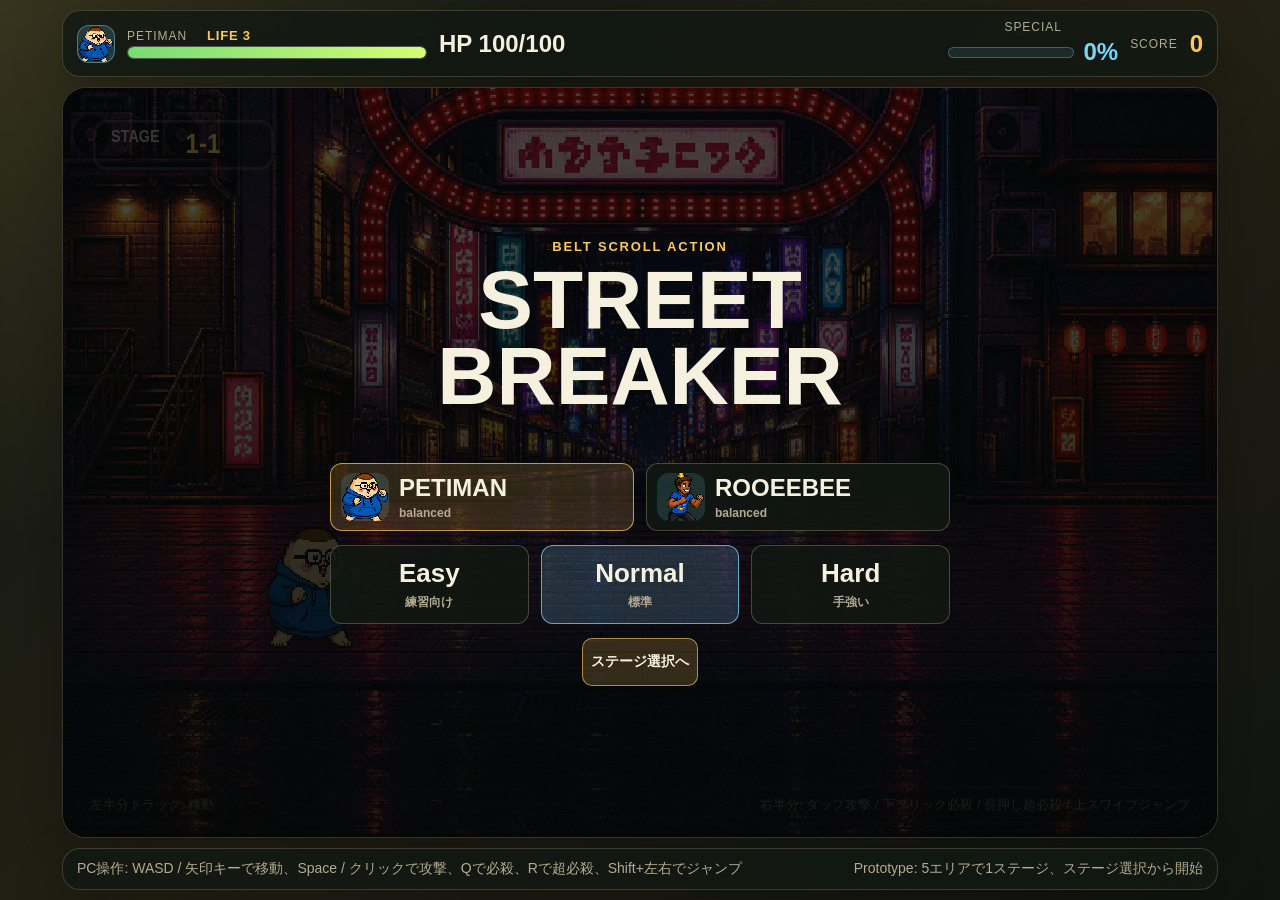
==== index.html @ 36b575e6 "Add stage two backgrounds" ====
<!doctype html>
<html lang="ja">
  <head>
    <meta charset="utf-8" />
    <meta
      name="viewport"
      content="width=device-width, initial-scale=1, maximum-scale=1, user-scalable=no, viewport-fit=cover"
    />
    <link rel="icon" href="data:," />
    <title>ベルトスクロールアクションメーカー Prototype</title>
    <link rel="stylesheet" href="style.css?v=97" />
  </head>
  <body>
    <main class="game-shell" aria-label="ベルトスクロールアクションゲーム">
      <header class="hud hud-top">
        <div class="player-card">
          <span id="playerAvatar" class="avatar" aria-hidden="true"></span>
          <div>
            <div class="player-meta">
              <p id="playerNameLabel" class="label">PETIMAN</p>
              <strong id="lifeText" class="life-text">LIFE 3</strong>
            </div>
            <div class="meter" aria-label="プレイヤーHP">
              <span id="hpBar"></span>
            </div>
          </div>
          <strong id="hpText">HP 100/100</strong>
        </div>
        <button id="specialButton" class="special-card" type="button" aria-label="超必殺技ゲージ">
          <span class="label">Special</span>
          <span class="special-meter">
            <span id="specialBar"></span>
          </span>
          <strong id="specialText">0%</strong>
        </button>
        <div class="score-card">
          <span class="label">Score</span>
          <strong id="scoreText">0</strong>
        </div>
      </header>

      <section class="playfield-wrap">
        <canvas id="gameCanvas" width="960" height="540" aria-label="ゲーム画面"></canvas>
        <div class="touch-help left">左半分ドラッグ: 移動</div>
        <div class="touch-help right">右半分: タップ攻撃 / 下フリック必殺 / 長押し超必殺 / 上スワイプジャンプ</div>
        <div id="message" class="message" aria-live="polite"></div>
        <div id="titleOverlay" class="title-overlay" aria-live="polite">
          <div class="title-panel">
            <p class="title-kicker">Belt Scroll Action</p>
            <h1>STREET BREAKER</h1>
            <p id="titleNotice" class="title-notice"></p>
            <div id="titleSetupPanel">
              <div id="characterActions" class="character-actions" aria-label="キャラクター選択"></div>
              <div class="difficulty-actions" aria-label="難易度選択">
                <button class="difficulty-button" type="button" data-difficulty="easy">
                  <span>Easy</span>
                  <small>練習向け</small>
                </button>
                <button class="difficulty-button is-selected" type="button" data-difficulty="normal">
                  <span>Normal</span>
                  <small>標準</small>
                </button>
                <button class="difficulty-button" type="button" data-difficulty="hard">
                  <span>Hard</span>
                  <small>手強い</small>
                </button>
              </div>
              <div class="title-nav-actions">
                <button id="stageSelectButton" class="start-button primary" type="button">ステージ選択へ</button>
              </div>
            </div>
            <div id="stageSelectPanel" class="stage-select-panel" hidden>
              <div class="stage-select-header">
                <strong>Stage Select</strong>
                <small>ステージ6はステージ1〜5クリア後に解放</small>
              </div>
              <div id="debugStartActions" class="debug-start-actions" aria-label="ステージ選択"></div>
              <div class="title-nav-actions">
                <button id="titleBackButton" class="start-button" type="button">戻る</button>
              </div>
            </div>
          </div>
        </div>
        <div id="continueOverlay" class="continue-overlay" aria-live="assertive" hidden>
          <div class="continue-count" id="continueCount">10</div>
          <div class="continue-title">CONTINUE?</div>
          <div class="continue-actions">
            <button id="continueButton" type="button">Continue</button>
            <button id="giveUpButton" type="button">Give Up</button>
          </div>
        </div>
      </section>

      <footer class="hud hud-bottom">
        <p>PC操作: WASD / 矢印キーで移動、Space / クリックで攻撃、Qで必殺、Rで超必殺、Shift+左右でジャンプ</p>
        <p>Prototype: 5エリアで1ステージ、ステージ選択から開始</p>
      </footer>
    </main>

    <script src="main.js?v=97"></script>
  </body>
</html>
---- style.css ----
:root {
  --bg: #151713;
  --panel: rgba(18, 25, 19, 0.82);
  --panel-strong: rgba(10, 14, 11, 0.92);
  --text: #f6f0df;
  --muted: #b5aa90;
  --line: rgba(255, 232, 180, 0.18);
  --hp: #77df74;
  --hp-danger: #ff5b4a;
  --gold: #ffc857;
  --player: #79d7ff;
  --enemy: #ff8068;
}

* {
  box-sizing: border-box;
}

html,
body {
  width: 100%;
  min-height: 100%;
  margin: 0;
  background:
    radial-gradient(circle at top left, rgba(255, 200, 87, 0.16), transparent 34rem),
    linear-gradient(140deg, #101713 0%, #242114 52%, #111411 100%);
  color: var(--text);
  font-family: "Trebuchet MS", "Hiragino Sans", "Yu Gothic", sans-serif;
  overflow: hidden;
}

body {
  min-height: 100svh;
  touch-action: none;
  overscroll-behavior: none;
  -webkit-text-size-adjust: 100%;
  -webkit-touch-callout: none;
  -webkit-user-select: none;
  user-select: none;
}

.game-shell {
  display: grid;
  grid-template-rows: auto 1fr auto;
  gap: 10px;
  width: min(100vw, 1180px);
  height: 100svh;
  margin: 0 auto;
  padding: max(10px, env(safe-area-inset-top)) max(12px, env(safe-area-inset-right))
    max(10px, env(safe-area-inset-bottom)) max(12px, env(safe-area-inset-left));
}

.hud {
  display: flex;
  align-items: center;
  justify-content: space-between;
  gap: 12px;
  min-height: 54px;
  padding: 10px 14px;
  border: 1px solid var(--line);
  border-radius: 18px;
  background: var(--panel);
  box-shadow: 0 18px 50px rgba(0, 0, 0, 0.26);
  backdrop-filter: blur(12px);
}

.hud-bottom {
  min-height: 42px;
  color: var(--muted);
  font-size: clamp(11px, 1.7vw, 14px);
}

.hud-top {
  display: grid;
  grid-template-columns: minmax(0, 1fr) auto auto;
}

.hud-bottom p {
  margin: 0;
}

.player-card,
.score-card,
.special-card {
  display: flex;
  align-items: center;
  gap: 12px;
}

.player-card {
  min-width: 0;
}

.player-card > div {
  min-width: 0;
}

.score-card,
#hpText {
  white-space: nowrap;
}

.special-card {
  display: grid;
  grid-template-columns: minmax(0, 1fr) auto;
  width: clamp(118px, 17vw, 170px);
  gap: 5px 8px;
  padding: 0;
  border: 0;
  background: transparent;
  color: inherit;
  font: inherit;
  cursor: pointer;
}

.special-card .label {
  grid-column: 1 / -1;
}

.special-card.is-ready #specialText {
  color: var(--gold);
}

.special-card.is-ready .special-meter {
  border-color: rgba(255, 200, 87, 0.68);
  box-shadow: 0 0 18px rgba(255, 200, 87, 0.18);
}

.avatar {
  display: grid;
  place-items: center;
  width: 38px;
  height: 38px;
  border-radius: 12px;
  overflow: hidden;
  border: 1px solid rgba(121, 215, 255, 0.42);
  background: rgba(121, 215, 255, 0.16);
  color: #08222e;
  font-weight: 900;
}

.avatar img {
  width: 100%;
  height: 100%;
  object-fit: cover;
  object-position: 50% 18%;
  image-rendering: pixelated;
}

.player-meta {
  display: flex;
  align-items: baseline;
  gap: 20px;
  margin-bottom: 4px;
}

.label {
  margin: 0;
  color: var(--muted);
  font-size: 12px;
  line-height: 1;
  text-transform: uppercase;
  letter-spacing: 0.08em;
}

.life-text {
  color: var(--gold);
  font-size: 13px;
  line-height: 1;
  letter-spacing: 0.06em;
}

.meter {
  width: clamp(150px, 30vw, 300px);
  height: 13px;
  overflow: hidden;
  border: 1px solid rgba(255, 255, 255, 0.18);
  border-radius: 999px;
  background: rgba(255, 255, 255, 0.1);
}

.meter span {
  display: block;
  width: 100%;
  height: 100%;
  border-radius: inherit;
  background: linear-gradient(90deg, var(--hp), #d7ff77);
  transition: width 120ms linear, background-color 120ms linear;
}

.special-meter {
  display: block;
  width: 100%;
  height: 11px;
  overflow: hidden;
  border: 1px solid rgba(121, 215, 255, 0.32);
  border-radius: 999px;
  background: rgba(121, 215, 255, 0.1);
}

.special-meter span {
  display: block;
  width: 0;
  height: 100%;
  border-radius: inherit;
  background: linear-gradient(90deg, #79d7ff, #ffc857);
  transition: width 140ms linear;
}

#hpText,
#scoreText,
#specialText {
  font-size: clamp(16px, 2.5vw, 24px);
}

#scoreText {
  color: var(--gold);
}

#specialText {
  color: #79d7ff;
  min-width: 36px;
  text-align: right;
}

.playfield-wrap {
  position: relative;
  min-height: 0;
  overflow: hidden;
  border: 1px solid var(--line);
  border-radius: 24px;
  background: var(--panel-strong);
  box-shadow: inset 0 0 80px rgba(0, 0, 0, 0.36), 0 24px 70px rgba(0, 0, 0, 0.28);
}

#gameCanvas {
  display: block;
  width: 100%;
  height: 100%;
  touch-action: none;
  -webkit-user-select: none;
  -webkit-touch-callout: none;
  user-select: none;
  cursor: crosshair;
}

.touch-help {
  position: absolute;
  bottom: 14px;
  padding: 8px 12px;
  border: 1px solid rgba(255, 255, 255, 0.12);
  border-radius: 999px;
  background: rgba(0, 0, 0, 0.28);
  color: rgba(246, 240, 223, 0.68);
  font-size: clamp(10px, 1.8vw, 13px);
  pointer-events: none;
}

.touch-help.left {
  left: 14px;
}

.touch-help.right {
  right: 14px;
}

.message {
  position: absolute;
  top: 50%;
  left: 50%;
  min-width: min(70vw, 430px);
  padding: 18px 22px;
  border: 1px solid rgba(255, 200, 87, 0.28);
  border-radius: 20px;
  background: rgba(10, 14, 11, 0.84);
  color: var(--text);
  font-size: clamp(18px, 4vw, 34px);
  font-weight: 900;
  text-align: center;
  transform: translate(-50%, -50%) scale(0.96);
  opacity: 0;
  pointer-events: none;
  transition: opacity 160ms ease, transform 160ms ease;
}

.message.is-visible {
  opacity: 1;
  transform: translate(-50%, -50%) scale(1);
}

.title-overlay {
  position: absolute;
  inset: 0;
  z-index: 4;
  display: grid;
  place-items: center;
  padding: 22px;
  background: linear-gradient(180deg, rgba(5, 8, 7, 0.72), rgba(5, 8, 7, 0.88));
  color: var(--text);
  text-align: center;
}

.title-overlay[hidden] {
  display: none;
}

.title-panel {
  width: min(92vw, 620px);
}

.title-kicker {
  margin: 0 0 8px;
  color: var(--gold);
  font-size: 13px;
  font-weight: 900;
  letter-spacing: 0.14em;
  text-transform: uppercase;
}

.title-panel h1 {
  margin: 0 0 16px;
  color: #f6f0df;
  font-size: clamp(42px, 8vw, 82px);
  line-height: 0.92;
}

.title-notice {
  min-height: 20px;
  margin: 0 0 14px;
  color: var(--gold);
  font-size: 14px;
  font-weight: 900;
}

.character-actions {
  display: grid;
  grid-template-columns: repeat(2, minmax(0, 1fr));
  gap: 12px;
  margin-bottom: 14px;
}

.character-button {
  display: grid;
  grid-template-columns: 48px minmax(0, 1fr);
  align-items: center;
  gap: 10px;
  min-height: 66px;
  padding: 9px 10px;
  border: 1px solid rgba(255, 232, 180, 0.24);
  border-radius: 12px;
  background: rgba(18, 25, 19, 0.88);
  color: var(--text);
  font: inherit;
  font-weight: 900;
  text-align: left;
  cursor: pointer;
}

.character-button img {
  width: 48px;
  height: 48px;
  overflow: hidden;
  border-radius: 12px;
  object-fit: cover;
  object-position: 50% 18%;
  image-rendering: pixelated;
  background: rgba(121, 215, 255, 0.14);
}

.character-button span,
.character-button small {
  display: block;
}

.character-button span {
  font-size: clamp(17px, 2.7vw, 24px);
}

.character-button small {
  margin-top: 4px;
  color: var(--muted);
  font-size: 12px;
}

.character-button.is-selected {
  border-color: rgba(255, 200, 87, 0.72);
  background: rgba(255, 200, 87, 0.16);
}

.difficulty-actions {
  display: grid;
  grid-template-columns: repeat(3, minmax(0, 1fr));
  gap: 12px;
}

.difficulty-button {
  min-height: 76px;
  padding: 12px 10px;
  border: 1px solid rgba(255, 232, 180, 0.24);
  border-radius: 12px;
  background: rgba(18, 25, 19, 0.88);
  color: var(--text);
  font: inherit;
  font-weight: 900;
  cursor: pointer;
}

.difficulty-button span,
.difficulty-button small {
  display: block;
}

.difficulty-button span {
  font-size: clamp(18px, 3vw, 26px);
}

.difficulty-button small {
  margin-top: 5px;
  color: var(--muted);
  font-size: 12px;
}

.difficulty-button.is-selected {
  border-color: rgba(121, 215, 255, 0.72);
  background: rgba(121, 215, 255, 0.18);
}

.title-nav-actions {
  display: flex;
  justify-content: center;
  gap: 10px;
  margin-top: 14px;
}

.stage-select-panel[hidden] {
  display: none;
}

.stage-select-header {
  display: grid;
  gap: 4px;
  margin-bottom: 12px;
}

.stage-select-header strong {
  color: var(--gold);
  font-size: clamp(22px, 4vw, 34px);
  line-height: 1;
}

.stage-select-header small {
  color: var(--muted);
  font-size: 13px;
}

.debug-start-actions {
  display: grid;
  grid-template-columns: repeat(3, minmax(0, 1fr));
  gap: 10px;
  margin-top: 14px;
}

.start-button {
  min-height: 48px;
  padding: 10px 8px;
  border: 1px solid rgba(255, 232, 180, 0.22);
  border-radius: 10px;
  background: rgba(10, 14, 11, 0.78);
  color: var(--text);
  font: inherit;
  font-size: 14px;
  font-weight: 900;
  cursor: pointer;
}

.start-button.primary {
  border-color: rgba(255, 200, 87, 0.62);
  background: rgba(255, 200, 87, 0.18);
}

.start-button.is-complete {
  border-color: rgba(119, 223, 116, 0.62);
  background: rgba(119, 223, 116, 0.14);
}

.start-button.is-locked {
  color: rgba(246, 240, 223, 0.42);
  cursor: not-allowed;
  opacity: 0.68;
}

.start-button small {
  display: block;
  margin-top: 3px;
  color: var(--muted);
  font-size: 11px;
}

.continue-overlay {
  position: absolute;
  inset: 0;
  z-index: 3;
  display: grid;
  place-items: center;
  align-content: center;
  gap: 14px;
  background: rgba(5, 8, 7, 0.72);
  color: var(--text);
  text-align: center;
}

.continue-overlay[hidden] {
  display: none;
}

.continue-count {
  color: var(--gold);
  font-size: clamp(56px, 12vw, 112px);
  font-weight: 900;
  line-height: 0.9;
}

.continue-title {
  font-size: clamp(24px, 5vw, 46px);
  font-weight: 900;
}

.continue-actions {
  display: flex;
  gap: 14px;
}

.continue-actions button {
  min-width: 126px;
  padding: 12px 18px;
  border: 1px solid rgba(255, 232, 180, 0.28);
  border-radius: 12px;
  background: rgba(18, 25, 19, 0.92);
  color: var(--text);
  font: inherit;
  font-size: 16px;
  font-weight: 900;
}

.continue-actions button:first-child {
  background: rgba(121, 215, 255, 0.22);
  border-color: rgba(121, 215, 255, 0.55);
}

@media (orientation: portrait) {
  .game-shell::before {
    content: "スマホでは横向きにすると遊びやすいです";
    position: fixed;
    inset: 0;
    z-index: 5;
    display: grid;
    place-items: center;
    padding: 28px;
    background: rgba(8, 10, 8, 0.92);
    color: var(--text);
    font-size: 22px;
    text-align: center;
  }
}

@media (max-height: 520px) {
  .game-shell {
    gap: 6px;
    padding-top: 6px;
    padding-bottom: 6px;
  }

  .hud {
    min-height: 42px;
    padding: 6px 10px;
    border-radius: 14px;
  }

  .hud-bottom {
    display: none;
  }

  .avatar {
    width: 30px;
    height: 30px;
  }

  .title-panel h1 {
    margin-bottom: 14px;
  }

  .difficulty-actions {
    gap: 8px;
  }

  .difficulty-button {
    min-height: 58px;
    padding: 8px;
  }

  .debug-start-actions {
    grid-template-columns: repeat(6, minmax(0, 1fr));
    gap: 6px;
    margin-top: 8px;
  }

  .start-button {
    min-height: 40px;
    padding: 7px 5px;
    font-size: 12px;
  }
}
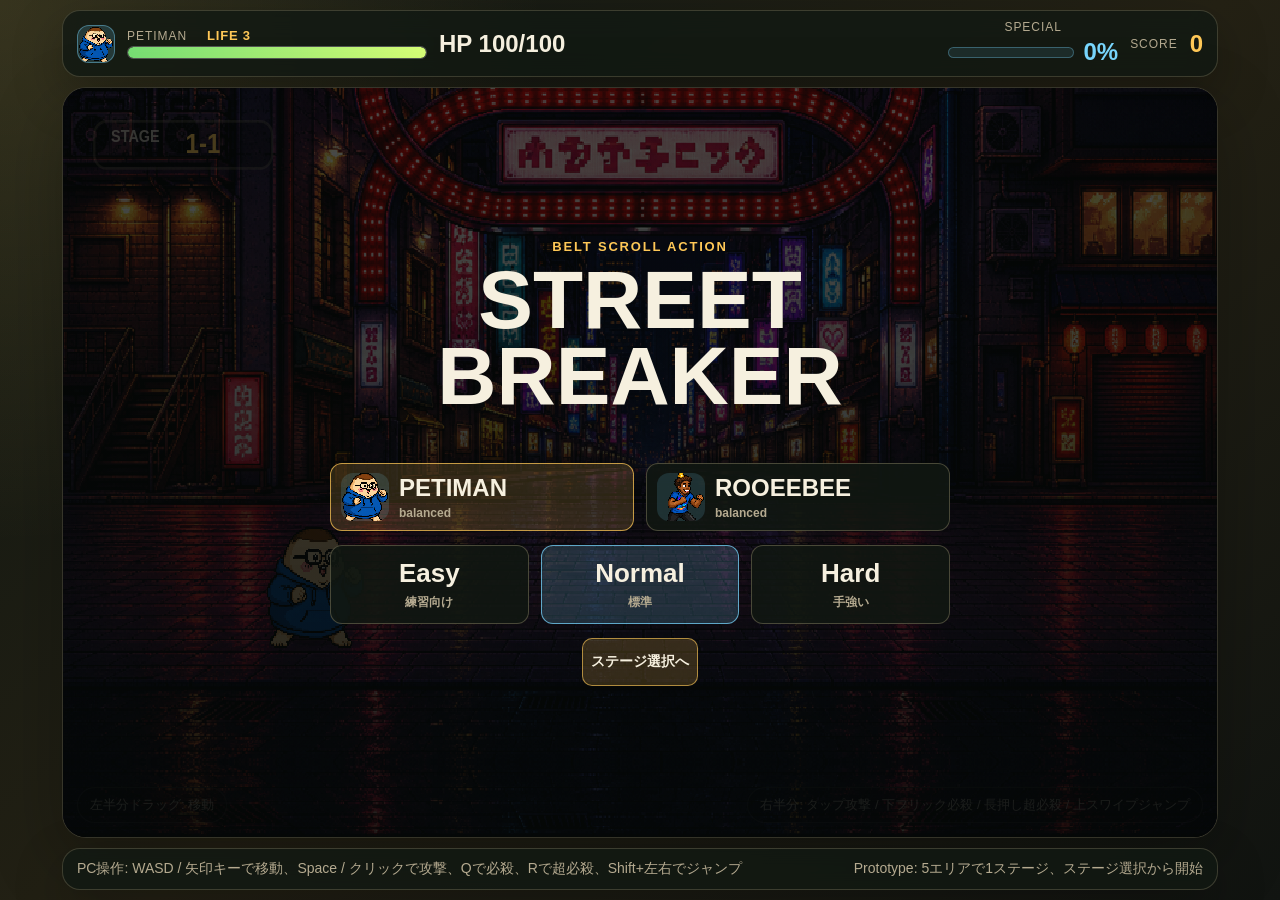
==== commit 24f9b93f: "Add stage three backgrounds" ====
--- a/index.html
+++ b/index.html
@@ -8,7 +8,7 @@
     />
     <link rel="icon" href="data:," />
     <title>ベルトスクロールアクションメーカー Prototype</title>
-    <link rel="stylesheet" href="style.css?v=97" />
+    <link rel="stylesheet" href="style.css?v=99" />
   </head>
   <body>
     <main class="game-shell" aria-label="ベルトスクロールアクションゲーム">
@@ -97,6 +97,6 @@
       </footer>
     </main>
 
-    <script src="main.js?v=97"></script>
+    <script src="main.js?v=99"></script>
   </body>
 </html>
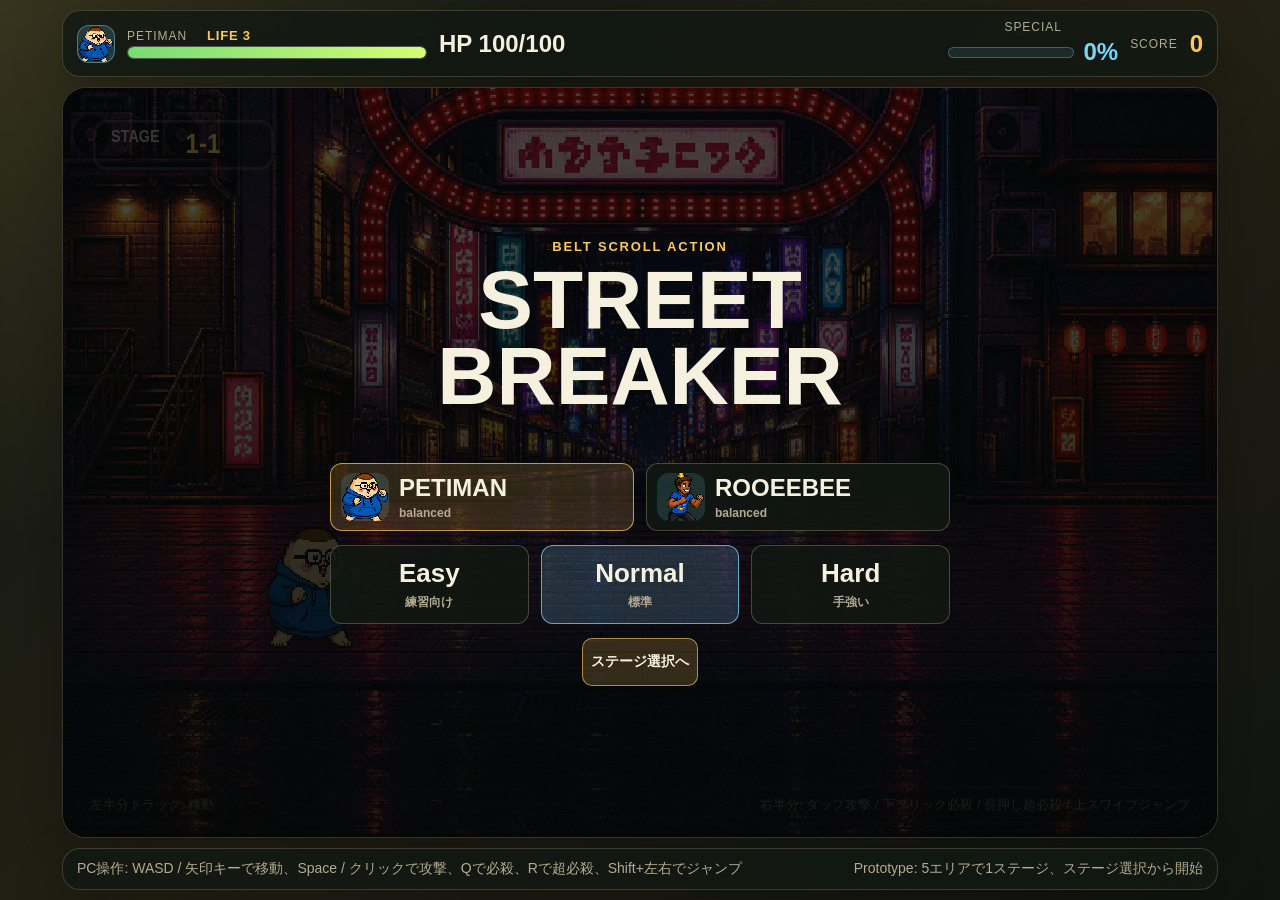
==== commit c73e7ed7: "Add stage four backgrounds" ====
--- a/index.html
+++ b/index.html
@@ -8,7 +8,7 @@
     />
     <link rel="icon" href="data:," />
     <title>ベルトスクロールアクションメーカー Prototype</title>
-    <link rel="stylesheet" href="style.css?v=99" />
+    <link rel="stylesheet" href="style.css?v=100" />
   </head>
   <body>
     <main class="game-shell" aria-label="ベルトスクロールアクションゲーム">
@@ -97,6 +97,6 @@
       </footer>
     </main>
 
-    <script src="main.js?v=99"></script>
+    <script src="main.js?v=100"></script>
   </body>
 </html>
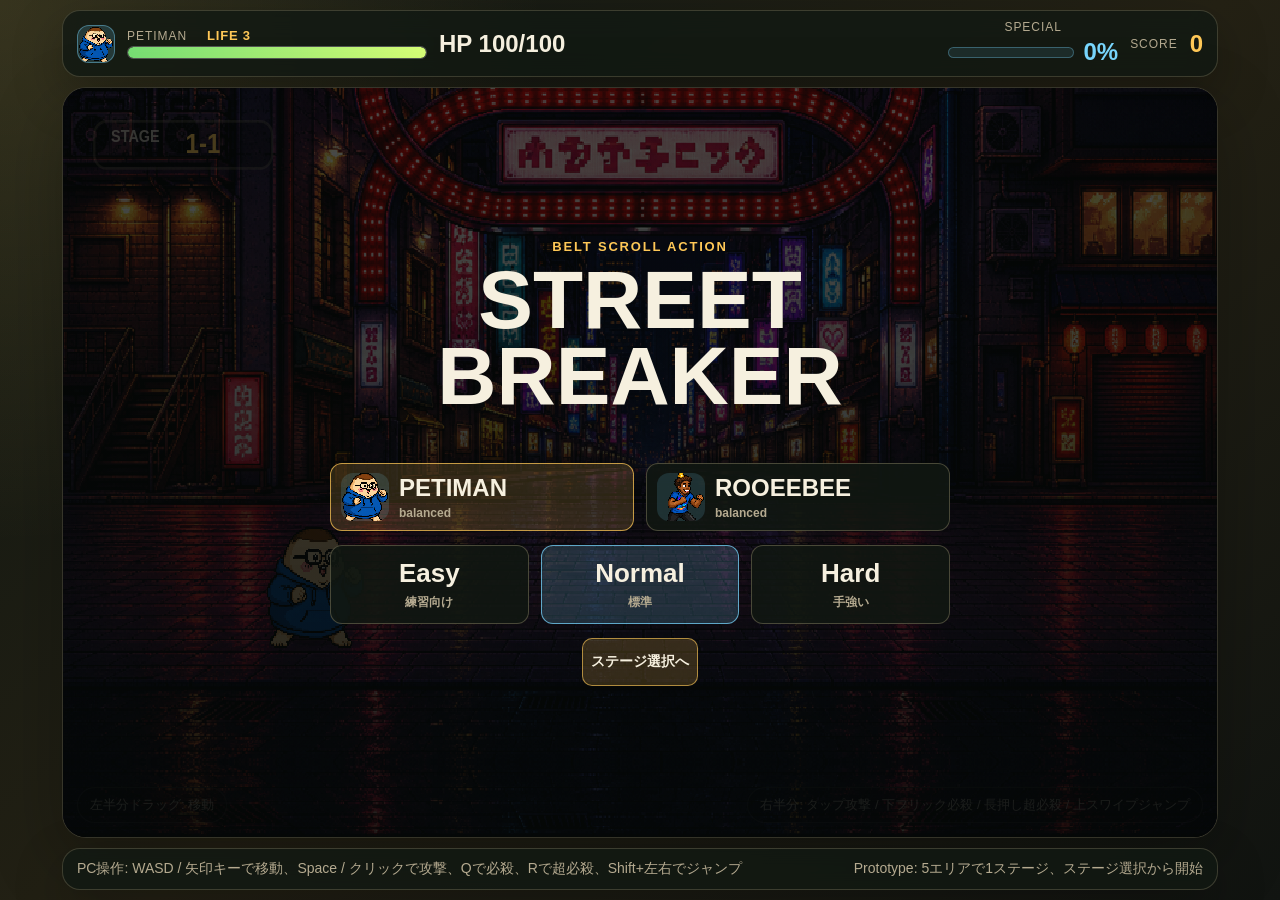
==== commit 12cfe9ce: "Add stage five backgrounds" ====
--- a/index.html
+++ b/index.html
@@ -8,7 +8,7 @@
     />
     <link rel="icon" href="data:," />
     <title>ベルトスクロールアクションメーカー Prototype</title>
-    <link rel="stylesheet" href="style.css?v=100" />
+    <link rel="stylesheet" href="style.css?v=101" />
   </head>
   <body>
     <main class="game-shell" aria-label="ベルトスクロールアクションゲーム">
@@ -97,6 +97,6 @@
       </footer>
     </main>
 
-    <script src="main.js?v=100"></script>
+    <script src="main.js?v=101"></script>
   </body>
 </html>
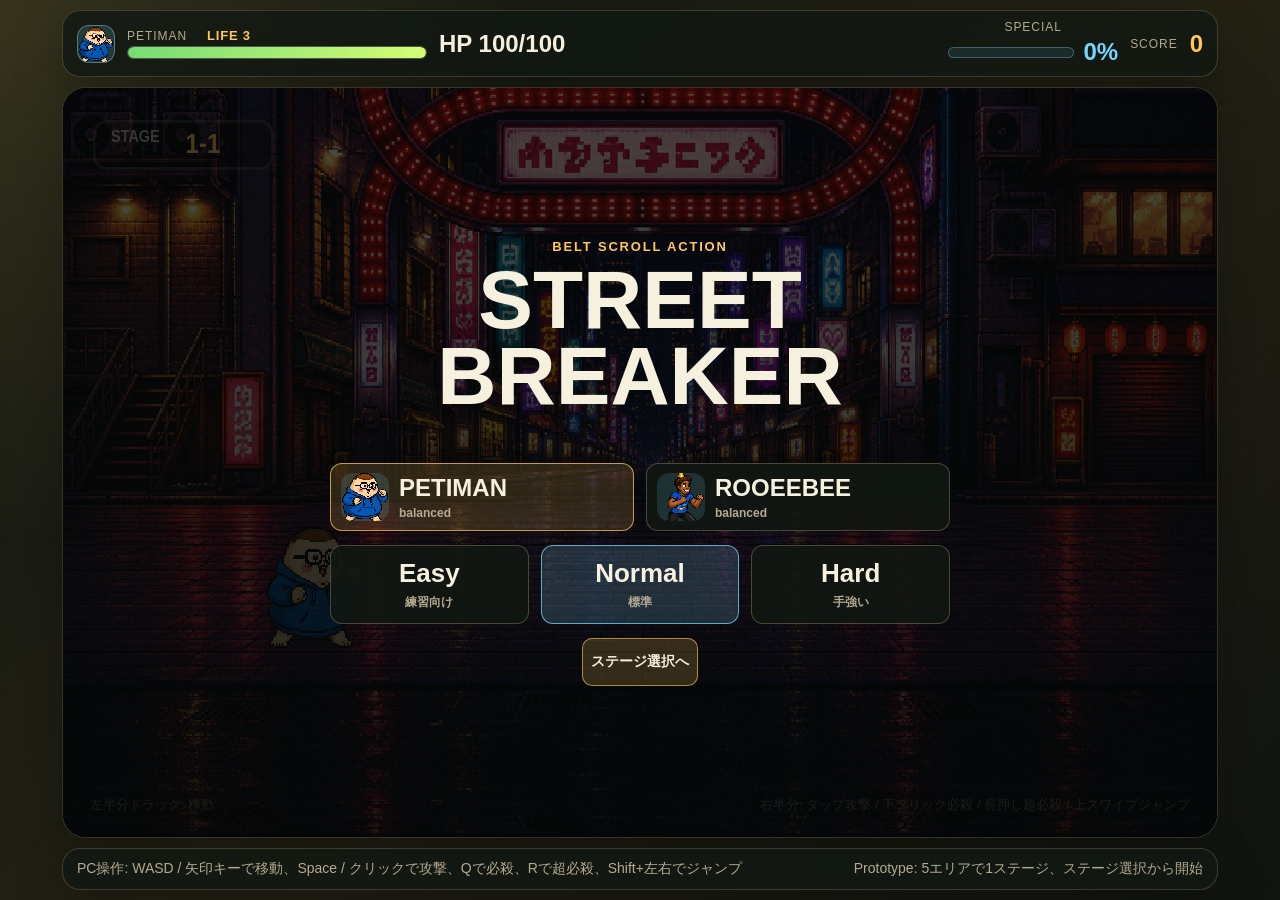
==== commit 43566db0: "Add stage six backgrounds" ====
--- a/index.html
+++ b/index.html
@@ -8,7 +8,7 @@
     />
     <link rel="icon" href="data:," />
     <title>ベルトスクロールアクションメーカー Prototype</title>
-    <link rel="stylesheet" href="style.css?v=101" />
+    <link rel="stylesheet" href="style.css?v=102" />
   </head>
   <body>
     <main class="game-shell" aria-label="ベルトスクロールアクションゲーム">
@@ -97,6 +97,6 @@
       </footer>
     </main>
 
-    <script src="main.js?v=101"></script>
+    <script src="main.js?v=102"></script>
   </body>
 </html>
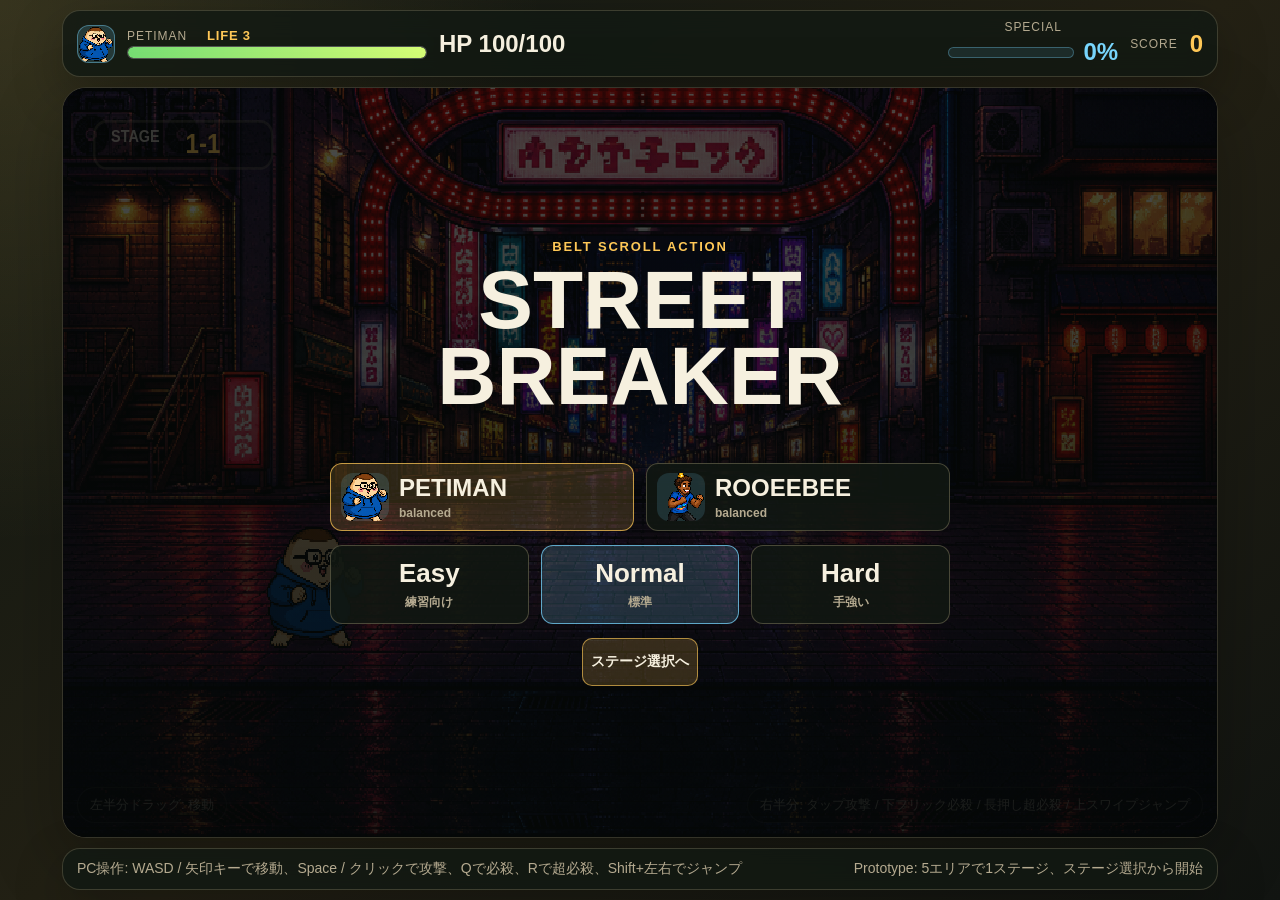
==== commit 39094eeb: "Add breakable prop sprites" ====
--- a/index.html
+++ b/index.html
@@ -8,7 +8,7 @@
     />
     <link rel="icon" href="data:," />
     <title>ベルトスクロールアクションメーカー Prototype</title>
-    <link rel="stylesheet" href="style.css?v=102" />
+    <link rel="stylesheet" href="style.css?v=103" />
   </head>
   <body>
     <main class="game-shell" aria-label="ベルトスクロールアクションゲーム">
@@ -97,6 +97,6 @@
       </footer>
     </main>
 
-    <script src="main.js?v=102"></script>
+    <script src="main.js?v=103"></script>
   </body>
 </html>
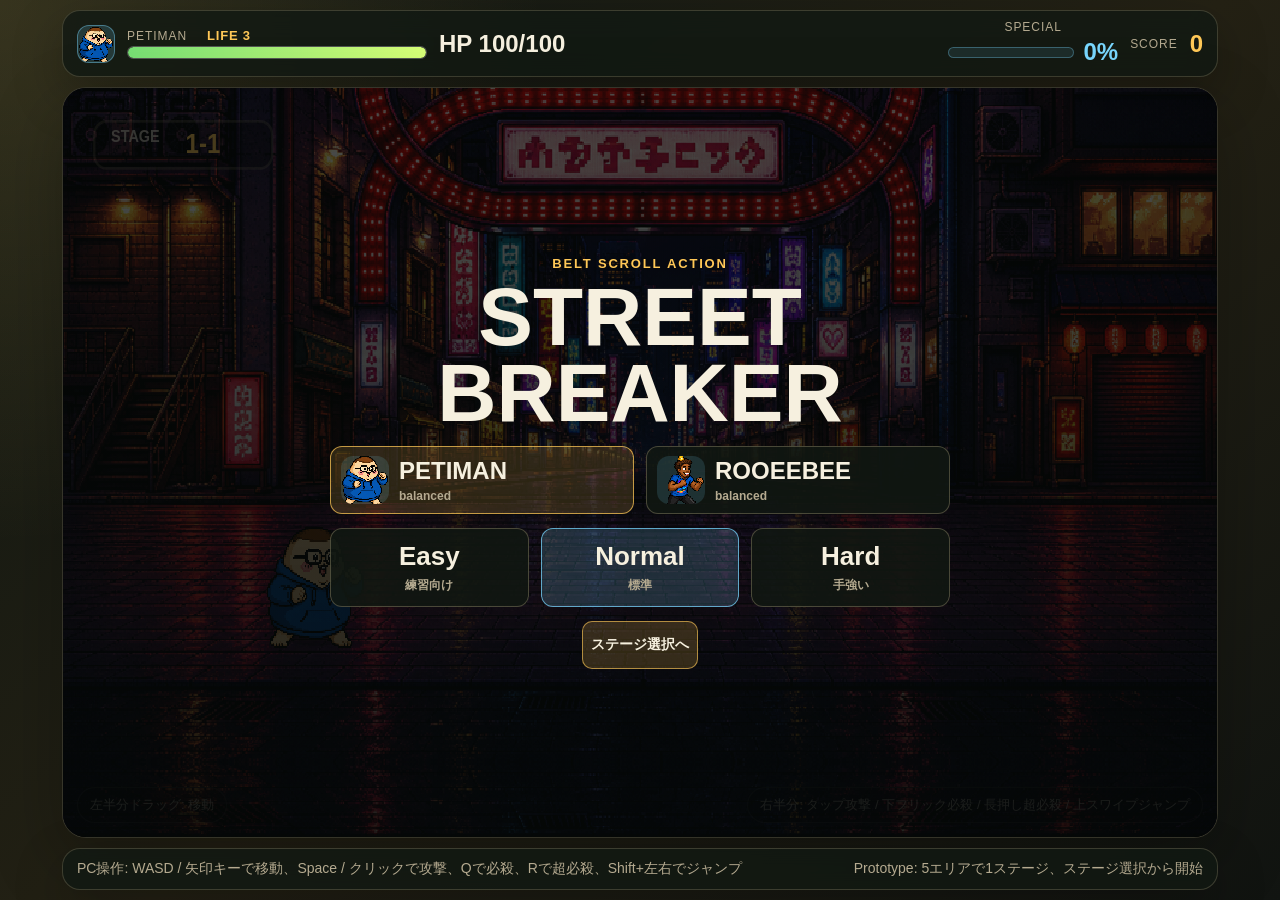
==== commit 337cf791: "Fix iPhone title layout" ====
--- a/index.html
+++ b/index.html
@@ -8,7 +8,7 @@
     />
     <link rel="icon" href="data:," />
     <title>ベルトスクロールアクションメーカー Prototype</title>
-    <link rel="stylesheet" href="style.css?v=103" />
+    <link rel="stylesheet" href="style.css?v=104" />
   </head>
   <body>
     <main class="game-shell" aria-label="ベルトスクロールアクションゲーム">
@@ -97,6 +97,6 @@
       </footer>
     </main>
 
-    <script src="main.js?v=103"></script>
+    <script src="main.js?v=104"></script>
   </body>
 </html>
--- a/style.css
+++ b/style.css
@@ -295,9 +295,11 @@
   display: grid;
   place-items: center;
   padding: 22px;
+  overflow-y: auto;
   background: linear-gradient(180deg, rgba(5, 8, 7, 0.72), rgba(5, 8, 7, 0.88));
   color: var(--text);
   text-align: center;
+  -webkit-overflow-scrolling: touch;
 }
 
 .title-overlay[hidden] {
@@ -330,6 +332,10 @@
   color: var(--gold);
   font-size: 14px;
   font-weight: 900;
+}
+
+.title-notice:empty {
+  display: none;
 }
 
 .character-actions {
@@ -610,3 +616,78 @@
     font-size: 12px;
   }
 }
+
+@media (orientation: landscape) and (max-height: 430px) {
+  .title-overlay {
+    align-items: start;
+    padding: 8px 12px;
+  }
+
+  .title-panel {
+    width: min(94vw, 620px);
+  }
+
+  .title-kicker {
+    margin-bottom: 4px;
+    font-size: 10px;
+  }
+
+  .title-panel h1 {
+    margin-bottom: 8px;
+    font-size: clamp(34px, 7vw, 54px);
+  }
+
+  .character-actions {
+    gap: 8px;
+    margin-bottom: 8px;
+  }
+
+  .character-button {
+    grid-template-columns: 40px minmax(0, 1fr);
+    min-height: 52px;
+    gap: 8px;
+    padding: 6px 8px;
+  }
+
+  .character-button img {
+    width: 40px;
+    height: 40px;
+    border-radius: 10px;
+  }
+
+  .character-button span {
+    font-size: clamp(15px, 2.4vw, 19px);
+  }
+
+  .character-button small {
+    margin-top: 1px;
+    font-size: 10px;
+  }
+
+  .difficulty-actions {
+    gap: 8px;
+  }
+
+  .difficulty-button {
+    min-height: 50px;
+    padding: 6px 8px;
+  }
+
+  .difficulty-button span {
+    font-size: clamp(16px, 2.7vw, 21px);
+  }
+
+  .difficulty-button small {
+    margin-top: 1px;
+    font-size: 10px;
+  }
+
+  .title-nav-actions {
+    margin-top: 8px;
+  }
+
+  .start-button {
+    min-height: 38px;
+    padding: 6px 10px;
+  }
+}
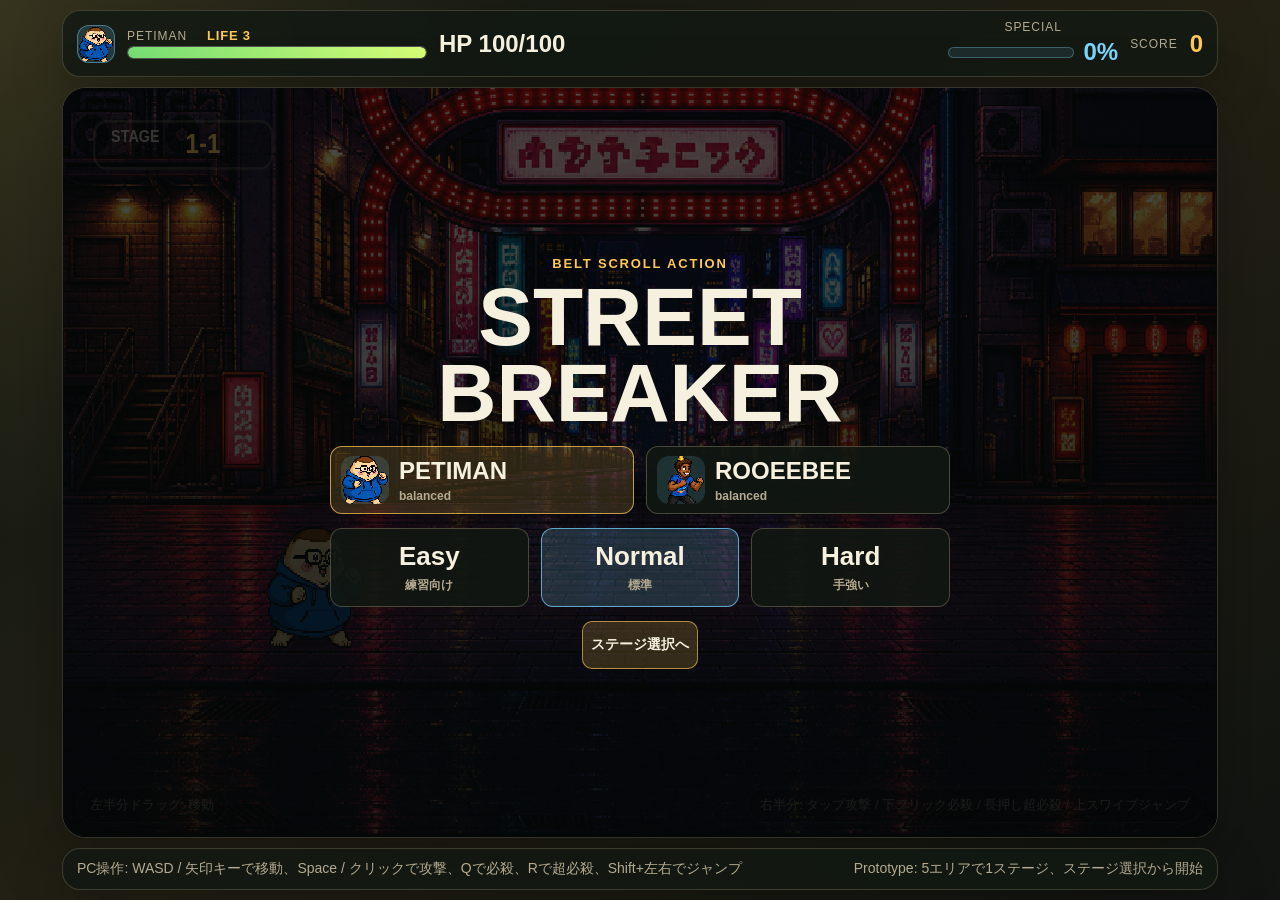
==== commit 1dcb973f: "Add audio tuning and boss shock spin" ====
--- a/index.html
+++ b/index.html
@@ -8,7 +8,7 @@
     />
     <link rel="icon" href="data:," />
     <title>ベルトスクロールアクションメーカー Prototype</title>
-    <link rel="stylesheet" href="style.css?v=104" />
+    <link rel="stylesheet" href="style.css?v=107" />
   </head>
   <body>
     <main class="game-shell" aria-label="ベルトスクロールアクションゲーム">
@@ -97,6 +97,6 @@
       </footer>
     </main>
 
-    <script src="main.js?v=104"></script>
+    <script src="main.js?v=107"></script>
   </body>
 </html>
